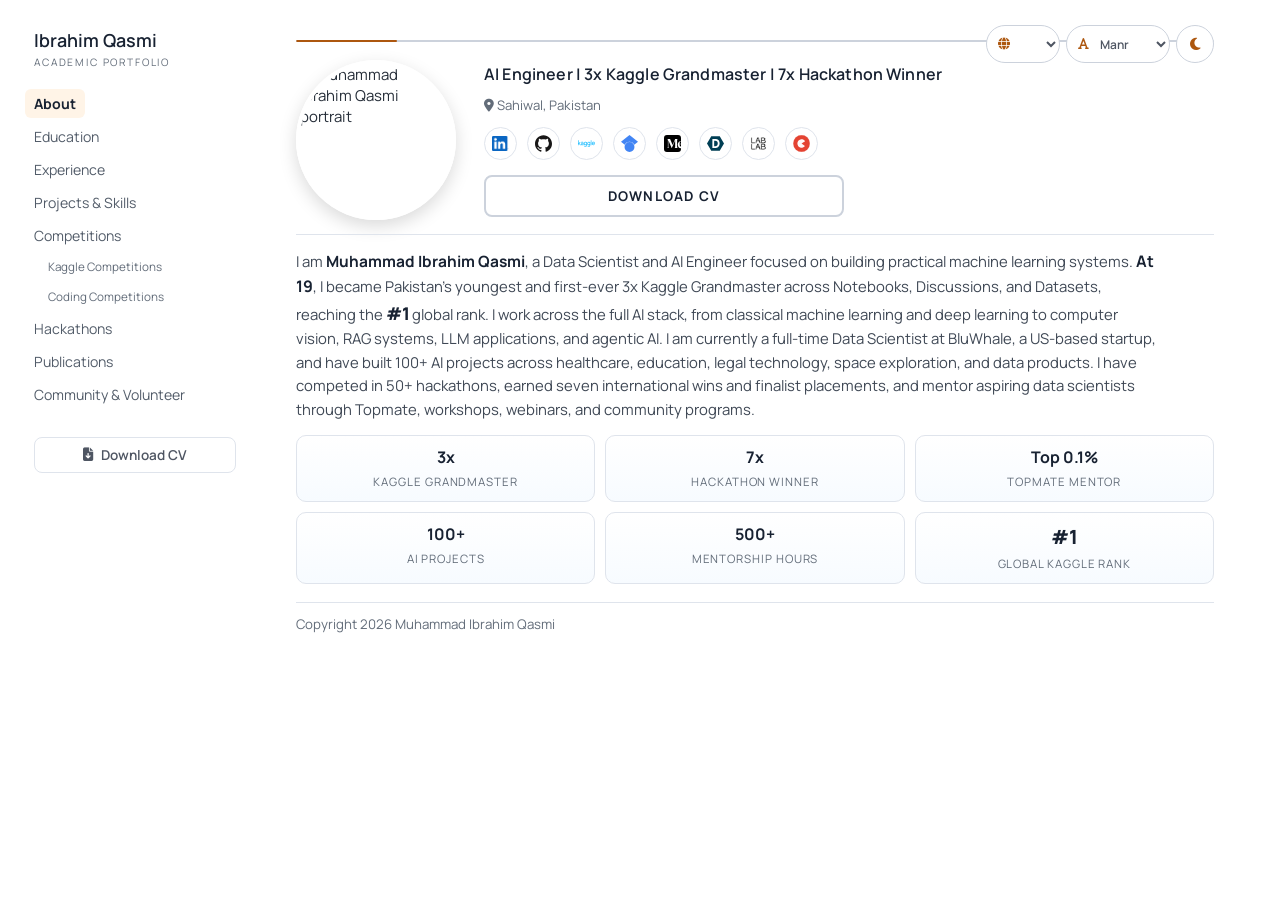
==== about.html @ 05dc88cb "Differentiate competition medal colors" ====
<!doctype html>
<html lang="en">
<head>
  <meta charset="utf-8" />
  <meta name="viewport" content="width=device-width, initial-scale=1" />
  <title>About | Muhammad Ibrahim Qasmi</title>
  <meta name="description" content="Academic portfolio of Muhammad Ibrahim Qasmi, AI engineer, 3x Kaggle Grandmaster, researcher, and mentor." />
  <link rel="preconnect" href="https://fonts.googleapis.com" />
  <link rel="preconnect" href="https://fonts.gstatic.com" crossorigin />
  <link href="https://fonts.googleapis.com/css2?family=Cormorant+Garamond:wght@600;700&amp;family=Inter:wght@400;500;600;700&amp;family=Lora:wght@400;500;600;700&amp;family=Manrope:wght@400;500;600;700&amp;family=Source+Sans+3:wght@400;500;600;700&amp;display=swap" rel="stylesheet" />
  <link rel="stylesheet" href="https://cdnjs.cloudflare.com/ajax/libs/font-awesome/6.6.0/css/all.min.css" />
  <script src="assets/theme.js?v=20260828-preferences"></script>
  <link rel="stylesheet" href="assets/styles.css?v=20260828-preferences" />
</head>
<body class="page-progress-1">
  <div class="ambient-glow" aria-hidden="true"></div>
  <div class="site-shell">
    <aside class="sidebar">
      <button class="menu-toggle" type="button" data-menu-toggle aria-label="Toggle navigation">
        <i class="fa-solid fa-bars"></i>
        Menu
      </button>

      <div class="sidebar-brand-row" data-reveal>
        <div class="sidebar-brand">
          <a href="/about">Ibrahim Qasmi</a>
          <p>Academic Portfolio</p>
        </div>
        <div class="site-controls" aria-label="Display preferences">
          <label class="preference-select language-select">
            <span class="visually-hidden">Choose language</span>
            <i class="fa-solid fa-globe" aria-hidden="true"></i>
            <select data-language-select aria-label="Choose language">
              <option value="en">EN</option>
              <option value="es">ES</option>
              <option value="ko">KO</option>
              <option value="ur">UR</option>
            </select>
          </label>
          <label class="preference-select">
            <span class="visually-hidden">Choose font</span>
            <i class="fa-solid fa-font" aria-hidden="true"></i>
            <select data-font-select aria-label="Choose font">
              <option value="manrope">Manrope</option>
              <option value="inter">Inter</option>
              <option value="source">Source</option>
              <option value="lora">Lora</option>
            </select>
          </label>
          <button class="theme-toggle" type="button" data-theme-toggle aria-label="Switch to dark theme" title="Switch to dark theme">
            <i class="fa-solid fa-moon" aria-hidden="true"></i>
            <span data-theme-label>Dark</span>
          </button>
        </div>
      </div>

      <nav aria-label="Primary" data-reveal>
        <ul class="nav-links">
          <li><a href="/about" class="active">About</a></li>
          <li><a href="/education">Education</a></li>
          <li><a href="/experience">Experience</a></li>
          <li><a href="/projects">Projects &amp; Skills</a></li>
          <li><a href="/competitions">Competitions</a></li>
          <li class="sub-item"><a href="/competitions">Kaggle Competitions</a></li>
          <li class="sub-item"><a href="/coding-competitions">Coding Competitions</a></li>
          <li><a href="/hackathons">Hackathons</a></li>
          <li><a href="/publications">Publications</a></li>
          <li><a href="/community-leadership">Community &amp; Volunteer</a></li>
        </ul>
      </nav>

      <a class="sidebar-cv" href="assets/My_CV.pdf" target="_blank" rel="noopener" data-reveal>
        <i class="fa-solid fa-file-arrow-down"></i>
        Download CV
      </a>
    </aside>

    <main class="content" id="main-content">
      <section class="page-section">
        <h1 class="page-title" data-reveal>About</h1>
        <div class="section-divider" data-reveal><span aria-hidden="true"></span></div>

        <div class="about-profile" data-reveal>
          <img class="profile-photo" src="https://ibrahimqasmi.com/assets/profile-image-Cytmj4Kn.png" alt="Muhammad Ibrahim Qasmi portrait" />
          <p class="role-line">AI Engineer | 3x Kaggle Grandmaster | 7x Hackathon Winner</p>
          <p class="location"><i class="fa-solid fa-location-dot"></i> Sahiwal, Pakistan</p>
          <div class="social-links" aria-label="Social links">
            <a href="https://www.linkedin.com/in/ibrahimqasmi313/" target="_blank" rel="noopener" aria-label="LinkedIn"><img src="assets/social/linkedin.png" alt="" aria-hidden="true" /></a>
            <a href="https://github.com/muhammadibrahim313" target="_blank" rel="noopener" aria-label="GitHub"><img src="assets/social/github.svg" alt="" aria-hidden="true" /></a>
            <a href="https://www.kaggle.com/ibrahimqasimi" target="_blank" rel="noopener" aria-label="Kaggle"><img src="assets/social/kaggle.svg" alt="" aria-hidden="true" /></a>
            <a href="https://scholar.google.com/citations?user=vo4psiEAAAAJ" target="_blank" rel="noopener" aria-label="Google Scholar"><img src="assets/social/google-scholar.svg" alt="" aria-hidden="true" /></a>
            <a href="https://medium.com/@ibrahim313" target="_blank" rel="noopener" aria-label="Medium"><img src="assets/social/medium.svg" alt="" aria-hidden="true" /></a>
            <a href="https://devpost.com/oppoibrahim23" target="_blank" rel="noopener" aria-label="Devpost"><img src="assets/social/devpost.svg" alt="" aria-hidden="true" /></a>
            <a href="https://lablab.ai/u/@qasmi92" target="_blank" rel="noopener" aria-label="LabLab"><img src="assets/social/lablab.png" alt="" aria-hidden="true" /></a>
            <a href="https://topmate.io/ibrahim_qasmi" target="_blank" rel="noopener" aria-label="Topmate"><img src="assets/social/topmate.svg" alt="" aria-hidden="true" /></a>
          </div>
          <a class="cv-button" href="assets/My_CV.pdf" target="_blank" rel="noopener">Download CV</a>
        </div>

        <div class="mini-divider" data-reveal></div>

        <div class="about-bottom" data-reveal>
          <div class="text-block">
            <p>I am <strong class="bio-name">Muhammad Ibrahim Qasmi</strong>, a Data Scientist and AI Engineer focused on building practical machine learning systems. <strong class="bio-milestone">At 19</strong>, I became Pakistan's youngest and first-ever 3x Kaggle Grandmaster across Notebooks, Discussions, and Datasets, reaching the <strong class="rank-one">#1</strong> global rank. I work across the full AI stack, from classical machine learning and deep learning to computer vision, RAG systems, LLM applications, and agentic AI. I am currently a full-time Data Scientist at BluWhale, a US-based startup, and have built 100+ AI projects across healthcare, education, legal technology, space exploration, and data products. I have competed in 50+ hackathons, earned seven international wins and finalist placements, and mentor aspiring data scientists through Topmate, workshops, webinars, and community programs.</p>
          </div>

          <div class="stat-grid">
            <div class="stat-item"><strong>3x</strong><span>Kaggle Grandmaster</span></div>
            <div class="stat-item"><strong>7x</strong><span>Hackathon Winner</span></div>
            <div class="stat-item"><strong>Top 0.1%</strong><span>Topmate Mentor</span></div>
            <div class="stat-item"><strong>100+</strong><span>AI Projects</span></div>
            <div class="stat-item"><strong>500+</strong><span>Mentorship Hours</span></div>
            <div class="stat-item stat-item-rank"><strong>#1</strong><span>Global Kaggle Rank</span></div>
          </div>
        </div>
      </section>
      <footer class="page-footer">Copyright 2026 Muhammad Ibrahim Qasmi</footer>
    </main>
  </div>

  <script src="assets/script.js?v=20260828-preferences"></script>
</body>
</html>
---- assets/styles.css ----
:root {
  --bg-main: #f4f4f4;
  --page-bg: #ffffff;
  --surface: #ffffff;
  --surface-soft: #f7fbff;
  --surface-hover: #f9fbff;
  --shell-border: #e1e1e1;
  --border: #dfe4ec;
  --border-soft: #e8edf3;
  --border-strong: #ccd2dc;
  --sidebar-bg: transparent;
  --sidebar-mobile: rgba(248, 250, 252, 0.97);
  --text-main: #252d38;
  --text-detail: #3f4855;
  --text-soft: #626c79;
  --text-nav: #525c69;
  --heading: #182232;
  --accent: #176f9d;
  --accent-dark: #10577b;
  --accent-soft: #e8f4fb;
  --tertiary: #ad570f;
  --tertiary-soft: #fff4e7;
  --tertiary-border: #e7bd8c;
  --medal-gold-text: #95600b;
  --medal-gold-soft: #fff7e6;
  --medal-gold-border: #dfbd75;
  --medal-silver-text: #596675;
  --medal-silver-soft: #f2f5f8;
  --medal-silver-border: #b9c2cc;
  --medal-bronze-text: #8e4a25;
  --medal-bronze-soft: #fff2ea;
  --medal-bronze-border: #d7a07e;
  --result-text: #176f9d;
  --result-soft: #e8f4fb;
  --result-border: #9bc9df;
  --control-bg: #ffffff;
  --control-text: #4e5562;
  --logo-bg: #ffffff;
  --profile-border: #ffffff;
  --table-head: #f2f7fc;
  --stat-bg: linear-gradient(180deg, #ffffff 0%, #f7fbff 100%);
  --card-shadow: 0 10px 24px rgba(27, 38, 53, 0.06);
  --ease-fluid: cubic-bezier(0.2, 0.7, 0.2, 1);
  --font-ui: "Manrope", "Segoe UI", sans-serif;
}

[data-font="inter"] {
  --font-ui: "Inter", "Segoe UI", sans-serif;
}

[data-font="source"] {
  --font-ui: "Source Sans 3", "Segoe UI", sans-serif;
}

[data-font="lora"] {
  --font-ui: "Lora", Georgia, serif;
}

[data-theme="dark"] {
  --bg-main: #0b1118;
  --page-bg: #0b1118;
  --surface: #141d28;
  --surface-soft: #172331;
  --surface-hover: #1b2937;
  --shell-border: #2b3847;
  --border: #334252;
  --border-soft: #253342;
  --border-strong: #425367;
  --sidebar-bg: transparent;
  --sidebar-mobile: rgba(15, 22, 32, 0.97);
  --text-main: #d7dee8;
  --text-detail: #bdc7d4;
  --text-soft: #a5b1c1;
  --text-nav: #b4bfcc;
  --heading: #f5f7fa;
  --accent: #69c2ee;
  --accent-dark: #9ad9f7;
  --accent-soft: #102d3d;
  --tertiary: #e39a45;
  --tertiary-soft: #2b2117;
  --tertiary-border: #795226;
  --medal-gold-text: #f2bf62;
  --medal-gold-soft: #2b2417;
  --medal-gold-border: #6f592c;
  --medal-silver-text: #d1d7df;
  --medal-silver-soft: #202833;
  --medal-silver-border: #566273;
  --medal-bronze-text: #e2a17a;
  --medal-bronze-soft: #2b201a;
  --medal-bronze-border: #704d39;
  --result-text: #85cff2;
  --result-soft: #102d3d;
  --result-border: #356b85;
  --control-bg: #141d28;
  --control-text: #e2e8f0;
  --logo-bg: #ffffff;
  --profile-border: #263545;
  --table-head: #172737;
  --stat-bg: linear-gradient(180deg, #141d28 0%, #172331 100%);
  --card-shadow: 0 12px 30px rgba(0, 0, 0, 0.28);
}

* {
  box-sizing: border-box;
}

html {
  scroll-behavior: smooth;
}

html,
body {
  margin: 0;
  padding: 0;
}

body {
  min-height: 100vh;
  font-family: var(--font-ui);
  font-size: 15px;
  color: var(--text-main);
  background: var(--page-bg);
  -webkit-font-smoothing: antialiased;
  text-rendering: optimizeLegibility;
}

body,
.sidebar,
.content,
.menu-toggle,
.theme-toggle,
.sidebar-cv,
.social-links a,
.cv-button,
.stat-item,
.entry-badge,
.comp-table,
.comp-table th,
.competition-card,
.achievement-card,
.project-card,
.skill-card {
  transition: background-color 0.22s var(--ease-fluid), border-color 0.22s var(--ease-fluid), color 0.22s var(--ease-fluid), box-shadow 0.22s var(--ease-fluid);
}

a {
  color: var(--accent);
  text-decoration: none;
  transition: color 0.22s var(--ease-fluid);
}

a:hover {
  color: var(--accent-dark);
  text-decoration: underline;
}

a:focus-visible,
button:focus-visible {
  outline: 3px solid color-mix(in srgb, var(--accent) 42%, transparent);
  outline-offset: 3px;
}

.ambient-glow {
  display: none;
}

.site-shell {
  position: relative;
  width: min(1240px, calc(100% - 48px));
  min-height: 100vh;
  margin: 0 auto;
  display: grid;
  grid-template-columns: 230px minmax(0, 1fr);
  overflow: visible;
  background: transparent;
  border: none;
  box-shadow: none;
}

.sidebar {
  background: var(--sidebar-bg);
  border-right: none;
  padding: 30px 18px 20px 10px;
  display: flex;
  flex-direction: column;
  gap: 14px;
}

.sidebar-brand-row {
  display: block;
}

.site-controls {
  position: fixed;
  top: 25px;
  right: max(66px, calc((100vw - 1240px) / 2 + 42px));
  z-index: 5;
  display: flex;
  align-items: center;
  gap: 6px;
}

.js-enabled .sidebar-brand-row[data-reveal] {
  opacity: 1;
  transform: none !important;
  transition: none;
}

.menu-toggle {
  display: none;
  align-items: center;
  gap: 8px;
  border: 1px solid var(--border-strong);
  background: var(--control-bg);
  color: var(--control-text);
  border-radius: 10px;
  padding: 8px 12px;
  font-size: 0.93rem;
  font-weight: 600;
  cursor: pointer;
}

.theme-toggle {
  display: inline-flex;
  align-items: center;
  justify-content: center;
  width: 38px;
  height: 38px;
  border: 1px solid var(--border-strong);
  border-radius: 50%;
  background: var(--control-bg);
  color: var(--control-text);
  padding: 0;
  font: inherit;
  font-size: 0.88rem;
  cursor: pointer;
  transition: transform 0.2s var(--ease-fluid), background-color 0.22s var(--ease-fluid), border-color 0.22s var(--ease-fluid), color 0.22s var(--ease-fluid), box-shadow 0.22s var(--ease-fluid);
}

.preference-select {
  position: relative;
  display: inline-flex;
  align-items: center;
  height: 38px;
  border: 1px solid var(--border-strong);
  border-radius: 999px;
  background: var(--control-bg);
  color: var(--control-text);
  transition: border-color 0.22s var(--ease-fluid), box-shadow 0.22s var(--ease-fluid), transform 0.2s var(--ease-fluid);
}

.preference-select:hover,
.preference-select:focus-within {
  border-color: var(--tertiary-border);
  box-shadow: 0 8px 18px rgba(30, 42, 57, 0.1);
  transform: translateY(-1px);
}

.preference-select i {
  position: absolute;
  left: 11px;
  color: var(--tertiary);
  font-size: 0.76rem;
  pointer-events: none;
}

.preference-select select {
  width: 102px;
  height: 100%;
  border: 0;
  outline: 0;
  border-radius: inherit;
  padding: 0 24px 0 29px;
  color: var(--control-text);
  background: transparent;
  font: 600 0.75rem var(--font-ui);
  cursor: pointer;
}

.preference-select.language-select select {
  width: 72px;
}

.visually-hidden {
  position: absolute;
  width: 1px;
  height: 1px;
  padding: 0;
  margin: -1px;
  overflow: hidden;
  clip: rect(0, 0, 0, 0);
  white-space: nowrap;
  border: 0;
}

.theme-toggle:hover {
  border-color: var(--tertiary-border);
  color: var(--heading);
  box-shadow: 0 8px 18px rgba(30, 42, 57, 0.12);
  transform: translateY(-1px);
}

.theme-toggle i {
  color: var(--tertiary);
}

.theme-toggle span {
  position: absolute;
  width: 1px;
  height: 1px;
  padding: 0;
  margin: -1px;
  overflow: hidden;
  clip: rect(0, 0, 0, 0);
  white-space: nowrap;
  border: 0;
}

.sidebar-brand {
  margin-bottom: 2px;
}

.sidebar-brand a {
  display: inline-block;
  color: var(--heading);
  font-family: var(--font-ui);
  font-size: 1.12rem;
  line-height: 1.2;
  font-weight: 600;
  letter-spacing: 0;
}

.sidebar-brand p {
  margin: 3px 0 0;
  color: var(--text-soft);
  font-size: 0.64rem;
  letter-spacing: 0.18em;
  text-transform: uppercase;
}

.nav-links {
  margin: 0;
  padding: 0;
  list-style: none;
}

.nav-links li {
  margin: 4px 0;
}

.nav-links a {
  display: inline-block;
  color: var(--text-nav);
  font-size: 0.88rem;
  margin-left: -9px;
  padding: 5px 9px;
  border-radius: 6px;
  transition: color 0.2s var(--ease-fluid), background-color 0.2s var(--ease-fluid), transform 0.2s var(--ease-fluid);
}

.nav-links a:hover {
  color: var(--heading);
  text-decoration: none;
  transform: translateX(2px);
}

.nav-links a.active {
  color: var(--heading);
  background: var(--tertiary-soft);
  font-weight: 700;
}

.nav-links li.sub-item a {
  margin-left: 5px;
  font-size: 0.73rem;
  color: var(--text-soft);
}

.sidebar-cv {
  margin-top: 10px;
  align-self: stretch;
  justify-content: center;
  border: 1px solid var(--border);
  border-radius: 8px;
  background: var(--control-bg);
  padding: 8px 12px;
  color: var(--control-text);
  font-size: 0.85rem;
  font-weight: 600;
  display: inline-flex;
  gap: 8px;
  align-items: center;
  text-decoration: none;
  transition: transform 0.2s var(--ease-fluid), box-shadow 0.2s var(--ease-fluid), border-color 0.2s var(--ease-fluid);
}

.sidebar-cv:hover {
  border-color: var(--tertiary-border);
  box-shadow: 0 7px 16px rgba(30, 42, 57, 0.11);
  transform: translateY(-1px);
  text-decoration: none;
}

.content {
  padding: 28px 42px 24px;
  border-right: none;
}

.page-section {
  max-width: none;
}

.page-title,
.page-section h2 {
  margin: 0;
  font-family: var(--font-ui);
  color: var(--heading);
  line-height: 1.1;
}

.page-title {
  padding-right: 56px;
  font-size: clamp(1.9rem, 3.2vw, 2.35rem);
  font-weight: 600;
  letter-spacing: 0;
}

.page-section h2 {
  font-size: 1.3rem;
  font-weight: 600;
}

.section-divider {
  height: 2px;
  overflow: hidden;
  border-radius: 999px;
  background: var(--border-strong);
  margin: 12px 0 18px;
}

.section-divider span {
  display: block;
  width: var(--page-progress, 11%);
  height: 100%;
  border-radius: inherit;
  background: var(--tertiary);
  view-transition-name: page-progress-bar;
  transition: width 0.38s var(--ease-fluid);
}

.page-progress-1 { --page-progress: 11%; }
.page-progress-2 { --page-progress: 22%; }
.page-progress-3 { --page-progress: 33%; }
.page-progress-4 { --page-progress: 44%; }
.page-progress-5 { --page-progress: 56%; }
.page-progress-6 { --page-progress: 67%; }
.page-progress-7 { --page-progress: 78%; }
.page-progress-8 { --page-progress: 89%; }
.page-progress-9 { --page-progress: 100%; }

.mini-divider {
  width: 100%;
  height: 1px;
  background: var(--border);
  margin: 14px 0;
}

.about-profile {
  display: grid;
  grid-template-columns: 160px minmax(0, 1fr);
  grid-template-areas:
    "photo role"
    "photo location"
    "photo socials"
    "photo cta";
  column-gap: 28px;
  align-items: center;
  text-align: left;
}

.profile-photo {
  grid-area: photo;
  width: 160px;
  aspect-ratio: 1;
  border-radius: 50%;
  object-fit: cover;
  border: 4px solid var(--profile-border);
  box-shadow: 0 6px 18px rgba(0, 0, 0, 0.15);
  transition: transform 0.35s var(--ease-fluid), box-shadow 0.35s var(--ease-fluid);
}

.profile-photo:hover {
  transform: translateY(-3px);
  box-shadow: 0 15px 30px rgba(0, 0, 0, 0.18);
}

.role-line {
  grid-area: role;
  margin: 0 0 2px;
  color: var(--heading);
  font-size: 1rem;
  font-weight: 600;
  letter-spacing: 0.01em;
}

.location {
  grid-area: location;
  margin: 4px 0 8px;
  color: var(--text-soft);
  font-size: 0.82rem;
}

.social-links {
  grid-area: socials;
  display: flex;
  justify-content: flex-start;
  gap: 10px;
  flex-wrap: wrap;
}

.social-links a {
  width: 33px;
  height: 33px;
  border-radius: 50%;
  border: 1px solid var(--border);
  background: var(--logo-bg);
  color: var(--accent-dark);
  display: inline-flex;
  align-items: center;
  justify-content: center;
  padding: 7px;
  transition: transform 0.2s var(--ease-fluid), filter 0.2s var(--ease-fluid), box-shadow 0.2s var(--ease-fluid);
}

.social-links img {
  display: block;
  width: 100%;
  height: 100%;
  object-fit: contain;
}

.social-links a:hover {
  text-decoration: none;
  transform: translateY(-2px);
  filter: brightness(0.98);
  box-shadow: 0 8px 16px rgba(27, 65, 91, 0.16);
}

.cv-button {
  display: block;
  grid-area: cta;
  margin: 10px 0 0;
  max-width: 360px;
  border: 2px solid var(--border-strong);
  border-radius: 8px;
  color: var(--heading);
  text-transform: uppercase;
  letter-spacing: 0.09em;
  text-align: center;
  font-size: 0.84rem;
  font-weight: 700;
  padding: 10px 16px;
  transition: transform 0.2s var(--ease-fluid), box-shadow 0.2s var(--ease-fluid), background 0.2s var(--ease-fluid);
}

.cv-button:hover {
  text-decoration: none;
  border-color: var(--tertiary-border);
  background: var(--surface-soft);
  transform: translateY(-1px);
  box-shadow: 0 8px 18px rgba(29, 42, 57, 0.08);
}

.text-block p,
.entry-note,
.entry-list,
.timeline-entry ul,
.intro-note,
.profile-link {
  margin: 0 0 12px;
  color: var(--text-detail);
  line-height: 1.58;
  font-size: 0.93rem;
}

.about-bottom {
  display: flex;
  flex-direction: column;
  gap: 14px;
}

.text-block {
  max-width: 96ch;
}

.text-block p {
  margin-bottom: 0;
}

.bio-name,
.bio-milestone {
  color: var(--heading);
  font-weight: 700;
}

.bio-name {
  font-size: 1.04em;
}

.bio-milestone {
  font-size: 1.07em;
}

.rank-one {
  color: var(--heading);
  font-size: 1.18em;
  font-weight: 800;
  letter-spacing: -0.02em;
}

.entry-list {
  margin: 0 auto;
  max-width: 540px;
  text-align: left;
  padding-left: 22px;
}

.stat-grid {
  display: grid;
  grid-template-columns: repeat(3, minmax(0, 1fr));
  gap: 10px;
  margin-top: 0;
}

.stat-item {
  border: 1px solid var(--border);
  border-radius: 10px;
  background: var(--stat-bg);
  padding: 10px 10px;
  text-align: center;
  transition: transform 0.22s var(--ease-fluid), box-shadow 0.22s var(--ease-fluid);
}

.stat-item:hover {
  border-color: var(--tertiary-border);
  transform: translateY(-3px);
  box-shadow: 0 14px 28px rgba(30, 56, 85, 0.12);
}

.stat-item strong {
  display: block;
  color: var(--heading);
  font-size: 1rem;
  margin-bottom: 2px;
}

.stat-item-rank strong {
  font-size: 1.22rem;
  font-weight: 800;
}

.stat-item span {
  color: var(--text-soft);
  font-size: 0.72rem;
  text-transform: uppercase;
  letter-spacing: 0.08em;
}

.entry,
.timeline-entry {
  max-width: 710px;
  margin: 0 auto;
  text-align: center;
}

.entry-badge {
  width: 88px;
  height: 88px;
  border-radius: 50%;
  margin: 0 auto 14px;
  border: 2px solid var(--tertiary-border);
  display: grid;
  place-items: center;
  background: var(--surface);
  color: var(--accent-dark);
  font-family: "Cormorant Garamond", Georgia, serif;
  font-size: 1.4rem;
  font-weight: 700;
  letter-spacing: 0.06em;
}

.entry-logo {
  width: 92px;
  height: 92px;
  object-fit: cover;
  margin: 0 auto 14px;
  display: block;
  border-radius: 50%;
  border: 2px solid var(--tertiary-border);
  background: var(--logo-bg);
  padding: 8px;
}

.entry-meta {
  margin: 8px 0 0;
  color: var(--text-main);
  font-size: 0.93rem;
  font-style: italic;
}

.entry-dates {
  margin: 7px 0 12px;
  color: var(--text-soft);
  font-size: 0.86rem;
}

.timeline-entry ul {
  margin: 11px auto 0;
  max-width: 640px;
  text-align: left;
  padding-left: 22px;
}

.timeline-entry li {
  margin-bottom: 6px;
}

.comp-table {
  width: 100%;
  border-collapse: collapse;
  border: 1px solid var(--border);
  background: var(--surface);
  border-radius: 12px;
  overflow: hidden;
  box-shadow: 0 5px 20px rgba(33, 47, 64, 0.05);
}

.comp-table th,
.comp-table td {
  border: 1px solid var(--border-soft);
  padding: 11px 10px;
  font-size: 0.84rem;
  text-align: left;
  vertical-align: top;
}

.comp-table th {
  background: var(--table-head);
  color: var(--heading);
  font-weight: 700;
}

.comp-table tbody tr {
  transition: background 0.2s var(--ease-fluid);
}

.comp-table tbody tr:hover {
  background: var(--surface-hover);
}

.competition-grid {
  display: grid;
  grid-template-columns: repeat(2, minmax(0, 1fr));
  gap: 12px;
}

.competition-card {
  --competition-accent: var(--result-text);
  --competition-soft: var(--result-soft);
  --competition-border: var(--result-border);
  display: flex;
  flex-direction: column;
  min-height: 184px;
  padding: 18px;
  border: 1px solid var(--border);
  border-radius: 12px;
  background: var(--surface);
  box-shadow: 0 5px 20px rgba(33, 47, 64, 0.04);
  transition: transform 0.22s var(--ease-fluid), border-color 0.22s var(--ease-fluid), box-shadow 0.22s var(--ease-fluid), background-color 0.22s var(--ease-fluid);
}

.competition-card:hover {
  transform: translateY(-3px);
  border-color: var(--competition-border);
  box-shadow: var(--card-shadow);
}

.competition-card.medal-gold {
  --competition-accent: var(--medal-gold-text);
  --competition-soft: var(--medal-gold-soft);
  --competition-border: var(--medal-gold-border);
}

.competition-card.medal-silver {
  --competition-accent: var(--medal-silver-text);
  --competition-soft: var(--medal-silver-soft);
  --competition-border: var(--medal-silver-border);
}

.competition-card.medal-bronze {
  --competition-accent: var(--medal-bronze-text);
  --competition-soft: var(--medal-bronze-soft);
  --competition-border: var(--medal-bronze-border);
}

.competition-card.result-percentile {
  --competition-accent: var(--result-text);
  --competition-soft: var(--result-soft);
  --competition-border: var(--result-border);
}

.competition-card-top {
  display: flex;
  align-items: center;
  justify-content: space-between;
  gap: 12px;
  margin-bottom: 12px;
}

.competition-result {
  display: inline-flex;
  align-items: center;
  min-height: 28px;
  padding: 5px 9px;
  border: 1px solid var(--competition-border);
  border-radius: 999px;
  color: var(--competition-accent);
  background: var(--competition-soft);
  font-size: 0.72rem;
  font-weight: 700;
  letter-spacing: 0.04em;
  text-transform: uppercase;
}

.competition-year {
  color: var(--text-soft);
  font-size: 0.78rem;
  font-weight: 600;
}

.competition-card h2 {
  margin: 0 0 8px;
  font-family: var(--font-ui);
  font-size: 1rem;
  line-height: 1.4;
}

.competition-card h2 a {
  color: var(--heading);
}

.competition-card h2 a:hover {
  color: var(--accent-dark);
}

.competition-standing {
  display: flex;
  align-items: baseline;
  gap: 6px;
  margin: 0 0 16px;
  color: var(--text-soft);
  font-size: 0.82rem;
}

.competition-standing strong {
  color: var(--heading);
  font-size: 1.08rem;
  font-weight: 800;
}

.competition-actions {
  display: flex;
  flex-wrap: wrap;
  gap: 14px;
  margin-top: auto;
}

.competition-action {
  display: inline-flex;
  align-items: center;
  gap: 6px;
  font-size: 0.8rem;
  font-weight: 700;
}

.competition-action i {
  font-size: 0.72rem;
}

.achievement-list {
  display: grid;
  gap: 14px;
}

.achievement-card {
  border: 1px solid var(--border);
  border-radius: 12px;
  background: var(--surface);
  padding: 16px;
  transition: transform 0.22s var(--ease-fluid), box-shadow 0.22s var(--ease-fluid);
}

.achievement-card:hover {
  border-color: var(--tertiary-border);
  transform: translateY(-2px);
  box-shadow: var(--card-shadow);
}

.achievement-card h2 {
  font-size: 1.48rem;
  margin-bottom: 8px;
}

.achievement-card p {
  margin: 0;
  color: var(--text-detail);
  line-height: 1.64;
  font-size: 0.9rem;
}

.section-heading {
  margin: 30px 0 14px !important;
  font-size: 1.55rem !important;
}

.project-grid,
.skills-grid {
  display: grid;
  grid-template-columns: repeat(2, minmax(0, 1fr));
  gap: 14px;
}

.project-card,
.skill-card {
  border: 1px solid var(--border);
  border-radius: 12px;
  background: var(--surface);
  padding: 16px;
  transition: transform 0.22s var(--ease-fluid), box-shadow 0.22s var(--ease-fluid);
}

.project-card:hover,
.skill-card:hover {
  transform: translateY(-2px);
  box-shadow: var(--card-shadow);
}

.project-card h2,
.skill-card h2 {
  margin: 10px 0 8px;
  font-size: 1.15rem;
}

.project-card p,
.skill-card p {
  margin: 0;
  color: var(--text-detail);
  line-height: 1.58;
  font-size: 0.86rem;
}

.project-badge {
  display: inline-flex;
  border-radius: 999px;
  background: var(--tertiary-soft);
  color: var(--tertiary);
  padding: 4px 9px;
  font-size: 0.7rem;
  font-weight: 700;
  letter-spacing: 0.04em;
  text-transform: uppercase;
}

.project-links {
  display: flex;
  flex-wrap: wrap;
  gap: 12px;
  margin-top: 12px;
  font-size: 0.8rem;
  font-weight: 700;
}

.project-table {
  margin-bottom: 6px;
}

.profile-link {
  margin-top: 18px;
}

.page-footer {
  margin-top: 18px;
  border-top: 1px solid var(--border);
  padding-top: 12px;
  color: var(--text-soft);
  font-size: 0.83rem;
}

.js-enabled [data-reveal] {
  opacity: 0;
  transform: translateY(18px);
  transition: opacity 0.55s var(--ease-fluid), transform 0.55s var(--ease-fluid);
}

.js-enabled [data-reveal].is-visible {
  opacity: 1;
  transform: translateY(0);
}

@view-transition {
  navigation: auto;
}

::view-transition-old(root) {
  animation: page-fade-out 0.12s ease-out both;
}

::view-transition-new(root) {
  animation: page-fade-in 0.22s var(--ease-fluid) both;
}

::view-transition-group(page-progress-bar) {
  animation-duration: 0.38s;
  animation-timing-function: var(--ease-fluid);
}

@keyframes page-fade-out {
  to { opacity: 0.72; }
}

@keyframes page-fade-in {
  from {
    opacity: 0;
    transform: translateY(5px);
  }
}

@media (prefers-reduced-motion: reduce) {
  html {
    scroll-behavior: auto;
  }

  * {
    animation: none !important;
    transition: none !important;
  }

  .js-enabled [data-reveal] {
    opacity: 1;
    transform: none;
  }

  ::view-transition-old(root),
  ::view-transition-new(root),
  ::view-transition-group(page-progress-bar) {
    animation: none !important;
  }

}

@media (max-width: 920px) {
  .site-shell {
    width: 100%;
    margin: 0;
    min-height: 100vh;
    border: none;
    border-radius: 0;
    grid-template-columns: 1fr;
  }

  .sidebar {
    border-right: none;
    border-bottom: 1px solid var(--shell-border);
    position: sticky;
    top: 0;
    z-index: 40;
    padding: 14px 16px;
    background: var(--sidebar-mobile);
    backdrop-filter: blur(8px);
  }

  .menu-toggle {
    display: inline-flex;
  }

  .sidebar nav,
  .sidebar .sidebar-cv {
    display: none;
  }

  .sidebar.open nav {
    display: block;
    margin-top: 8px;
  }

  .sidebar-brand {
    margin-top: 10px;
  }

  .sidebar-brand-row {
    display: flex;
    align-items: center;
    justify-content: space-between;
    flex-wrap: wrap;
    gap: 10px;
  }

  .site-controls {
    position: static;
    width: 100%;
    justify-content: flex-end;
  }

  .theme-toggle {
    width: auto;
    height: auto;
    min-height: 38px;
    gap: 7px;
    border-radius: 999px;
    padding: 7px 11px;
    font-size: 0.78rem;
    font-weight: 700;
  }

  .theme-toggle span {
    position: static;
    width: auto;
    height: auto;
    padding: 0;
    margin: 0;
    overflow: visible;
    clip: auto;
    white-space: normal;
  }

  .sidebar-brand a {
    font-size: 1.82rem;
  }

  .nav-links a {
    margin-left: 0;
    padding-left: 8px;
  }

  .nav-links a.active {
    background: var(--tertiary-soft);
  }

  .content {
    padding: 24px 18px 36px;
    border-right: none;
  }

  .section-divider {
    margin-bottom: 22px;
  }

  .competition-grid {
    grid-template-columns: 1fr;
  }

  .cv-button {
    margin: 14px auto 0;
    max-width: 640px;
    letter-spacing: 0.05em;
  }

  .about-profile {
    display: block;
    text-align: center;
  }

  .profile-photo {
    width: min(190px, 56vw);
  }

  .role-line {
    margin-top: 10px;
  }

  .location {
    margin: 7px 0 12px;
  }

  .social-links {
    justify-content: center;
  }

  .stat-grid {
    grid-template-columns: 1fr;
  }

  .about-bottom {
    gap: 10px;
  }

  .text-block {
    display: block;
  }

  .text-block p {
    margin-bottom: 12px;
  }

  .project-grid,
  .skills-grid {
    grid-template-columns: 1fr;
  }

}
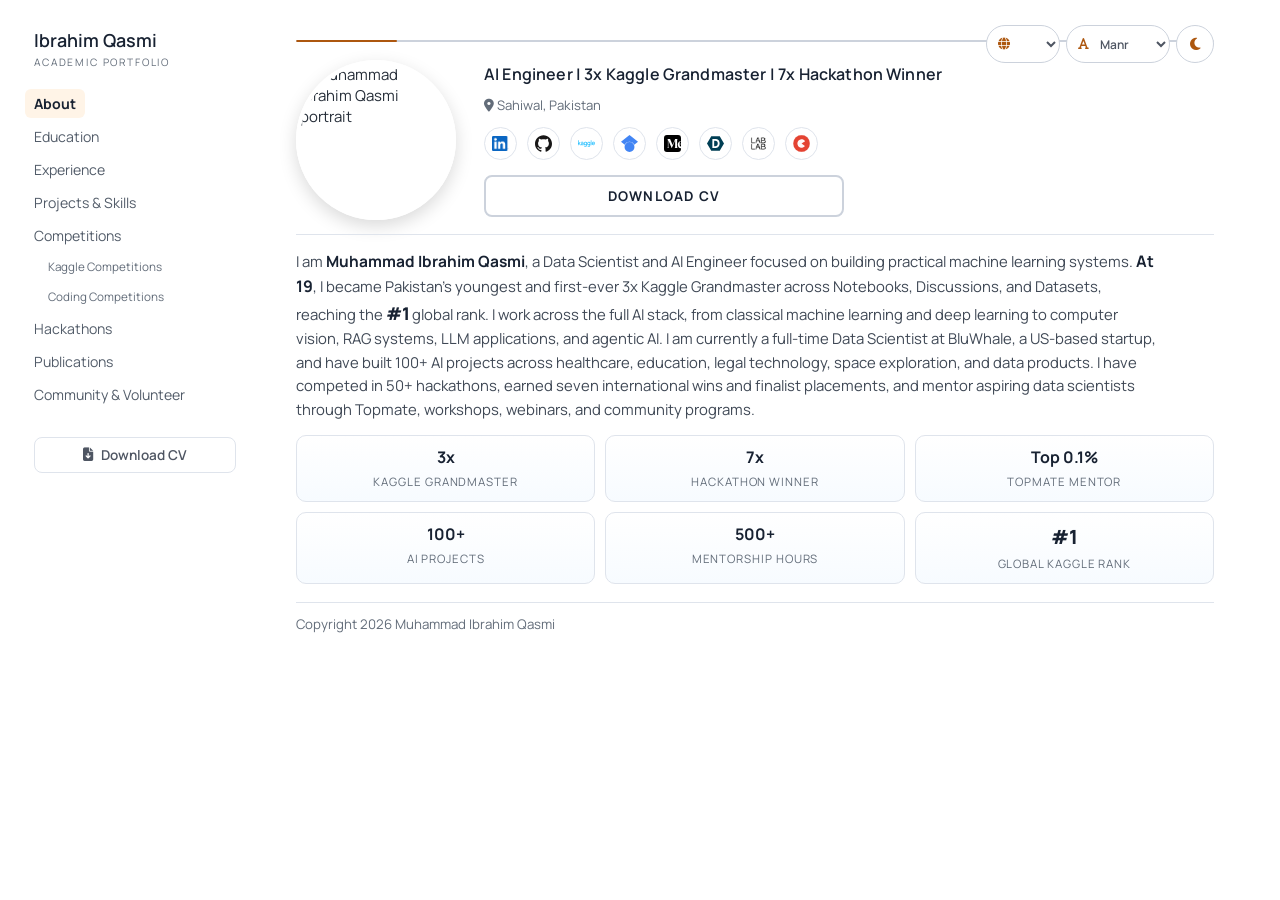
==== commit f4be4533: "Complete Spanish and Korean portfolio translations" ====
--- a/about.html
+++ b/about.html
@@ -9,8 +9,8 @@
   <link rel="preconnect" href="https://fonts.gstatic.com" crossorigin />
   <link href="https://fonts.googleapis.com/css2?family=Cormorant+Garamond:wght@600;700&amp;family=Inter:wght@400;500;600;700&amp;family=Lora:wght@400;500;600;700&amp;family=Manrope:wght@400;500;600;700&amp;family=Source+Sans+3:wght@400;500;600;700&amp;display=swap" rel="stylesheet" />
   <link rel="stylesheet" href="https://cdnjs.cloudflare.com/ajax/libs/font-awesome/6.6.0/css/all.min.css" />
-  <script src="assets/theme.js?v=20260828-preferences"></script>
-  <link rel="stylesheet" href="assets/styles.css?v=20260828-preferences" />
+  <script src="assets/theme.js?v=20260828-translations2"></script>
+  <link rel="stylesheet" href="assets/styles.css?v=20260828-translations2" />
 </head>
 <body class="page-progress-1">
   <div class="ambient-glow" aria-hidden="true"></div>
@@ -34,7 +34,6 @@
               <option value="en">EN</option>
               <option value="es">ES</option>
               <option value="ko">KO</option>
-              <option value="ur">UR</option>
             </select>
           </label>
           <label class="preference-select">
@@ -118,6 +117,7 @@
     </main>
   </div>
 
-  <script src="assets/script.js?v=20260828-preferences"></script>
+  <script src="assets/translations.js?v=20260828-translations2"></script>
+  <script src="assets/script.js?v=20260828-translations2"></script>
 </body>
 </html>
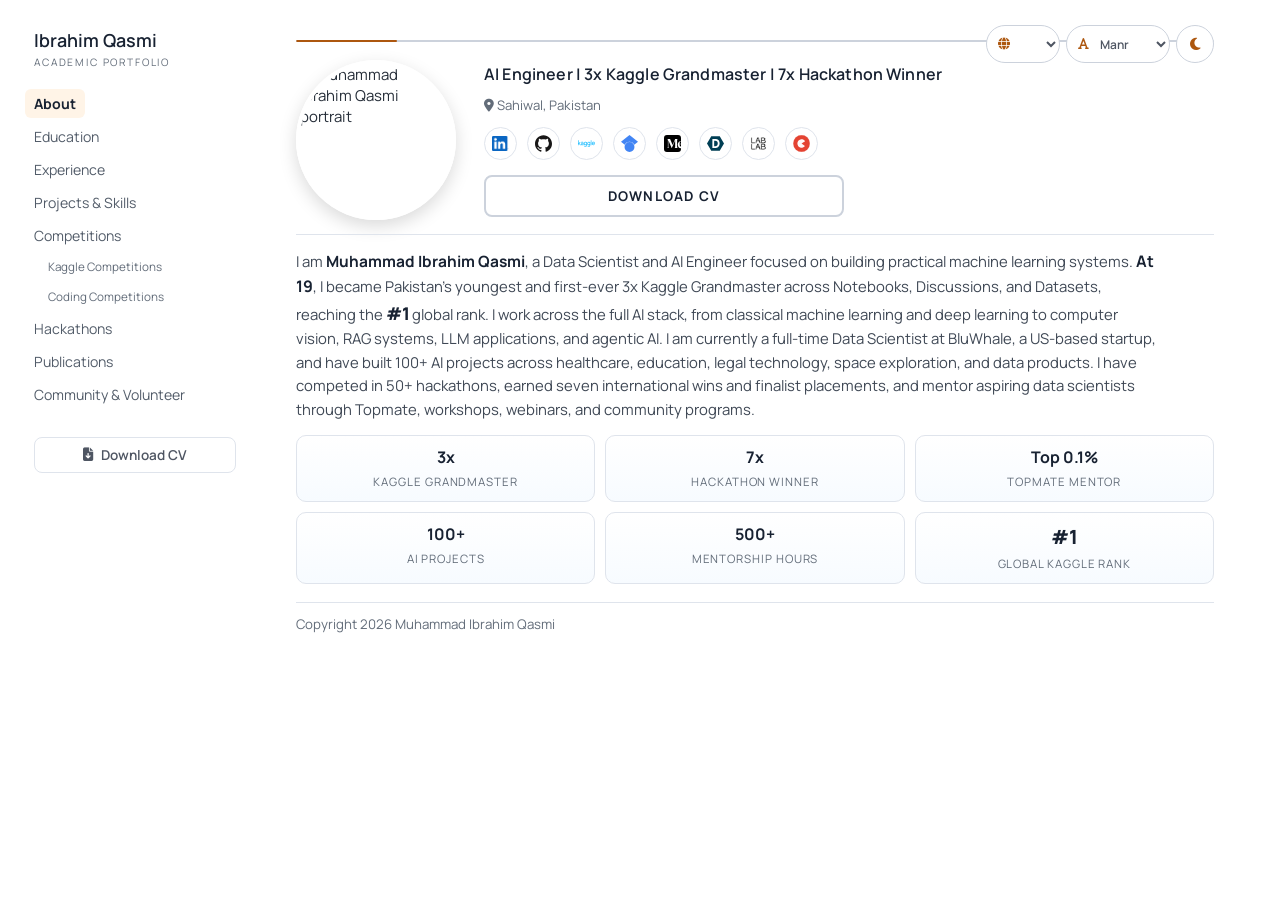
==== commit eab7f996: "Use profile portrait as site favicon" ====
--- a/about.html
+++ b/about.html
@@ -3,7 +3,8 @@
 <head>
   <meta charset="utf-8" />
   <meta name="viewport" content="width=device-width, initial-scale=1" />
-  <title>About | Muhammad Ibrahim Qasmi</title>
+  <title>About | Muhammad Ibrahim Qasmi</title>
+  <link rel="icon" type="image/png" href="assets/favicon.png" />
   <meta name="description" content="Academic portfolio of Muhammad Ibrahim Qasmi, AI engineer, 3x Kaggle Grandmaster, researcher, and mentor." />
   <link rel="preconnect" href="https://fonts.googleapis.com" />
   <link rel="preconnect" href="https://fonts.gstatic.com" crossorigin />
--- a/assets/styles.css
+++ b/assets/styles.css
@@ -683,7 +683,7 @@
   place-items: center;
   background: var(--surface);
   color: var(--accent-dark);
-  font-family: "Cormorant Garamond", Georgia, serif;
+  font-family: var(--font-ui);
   font-size: 1.4rem;
   font-weight: 700;
   letter-spacing: 0.06em;
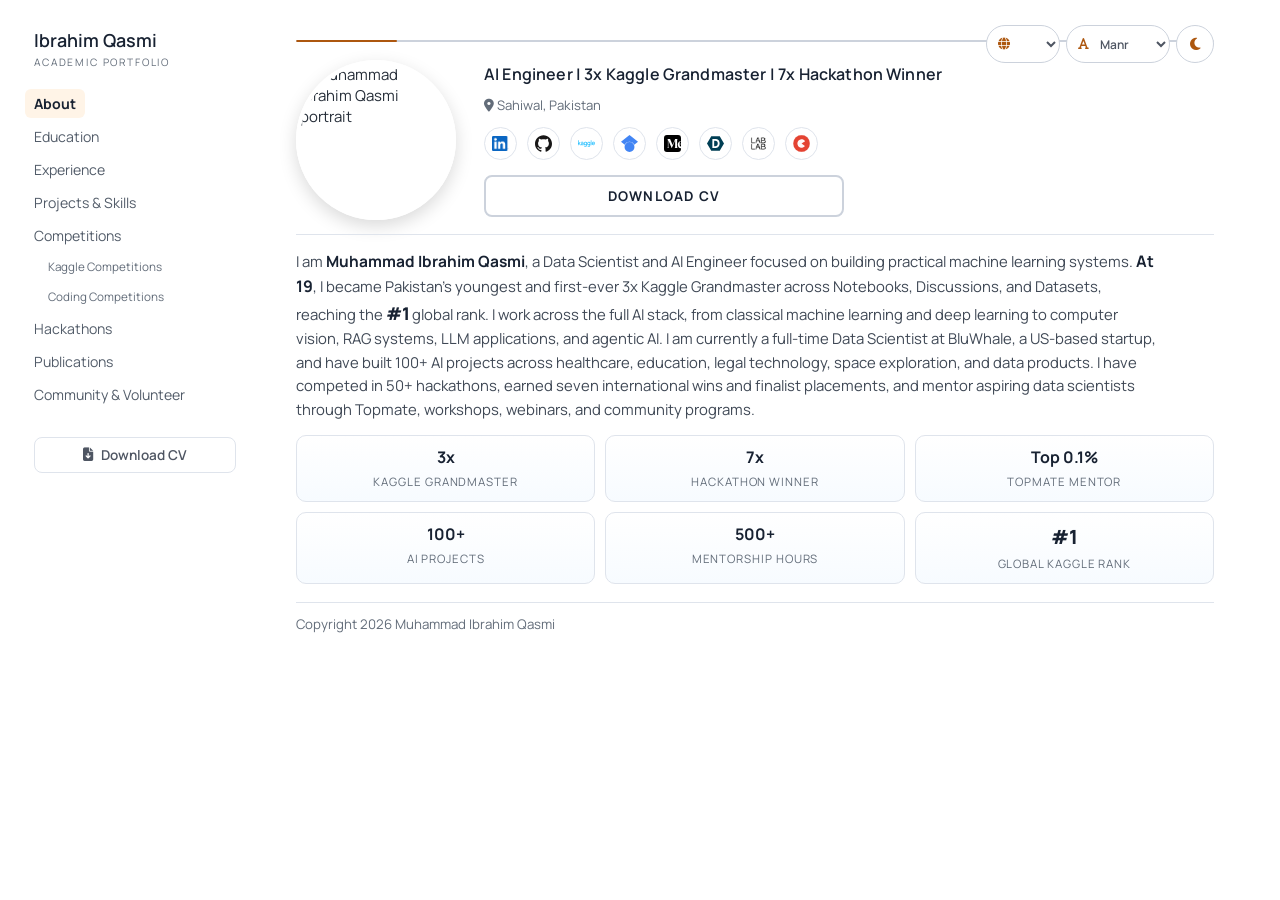
==== commit f85f22a0: "Force Chrome to refresh the portrait favicon" ====
--- a/about.html
+++ b/about.html
@@ -4,14 +4,16 @@
   <meta charset="utf-8" />
   <meta name="viewport" content="width=device-width, initial-scale=1" />
   <title>About | Muhammad Ibrahim Qasmi</title>
-  <link rel="icon" type="image/png" href="assets/favicon.png" />
+  <link rel="icon" type="image/png" href="/assets/favicon.png?v=20260828-portrait2" />
+  <link rel="shortcut icon" type="image/png" href="/assets/favicon.png?v=20260828-portrait2" />
+  <link rel="apple-touch-icon" href="/assets/favicon.png?v=20260828-portrait2" />
   <meta name="description" content="Academic portfolio of Muhammad Ibrahim Qasmi, AI engineer, 3x Kaggle Grandmaster, researcher, and mentor." />
   <link rel="preconnect" href="https://fonts.googleapis.com" />
   <link rel="preconnect" href="https://fonts.gstatic.com" crossorigin />
   <link href="https://fonts.googleapis.com/css2?family=Cormorant+Garamond:wght@600;700&amp;family=Inter:wght@400;500;600;700&amp;family=Lora:wght@400;500;600;700&amp;family=Manrope:wght@400;500;600;700&amp;family=Source+Sans+3:wght@400;500;600;700&amp;display=swap" rel="stylesheet" />
   <link rel="stylesheet" href="https://cdnjs.cloudflare.com/ajax/libs/font-awesome/6.6.0/css/all.min.css" />
   <script src="assets/theme.js?v=20260828-translations2"></script>
-  <link rel="stylesheet" href="assets/styles.css?v=20260828-translations2" />
+  <link rel="stylesheet" href="assets/styles.css?v=20260828-font-final" />
 </head>
 <body class="page-progress-1">
   <div class="ambient-glow" aria-hidden="true"></div>
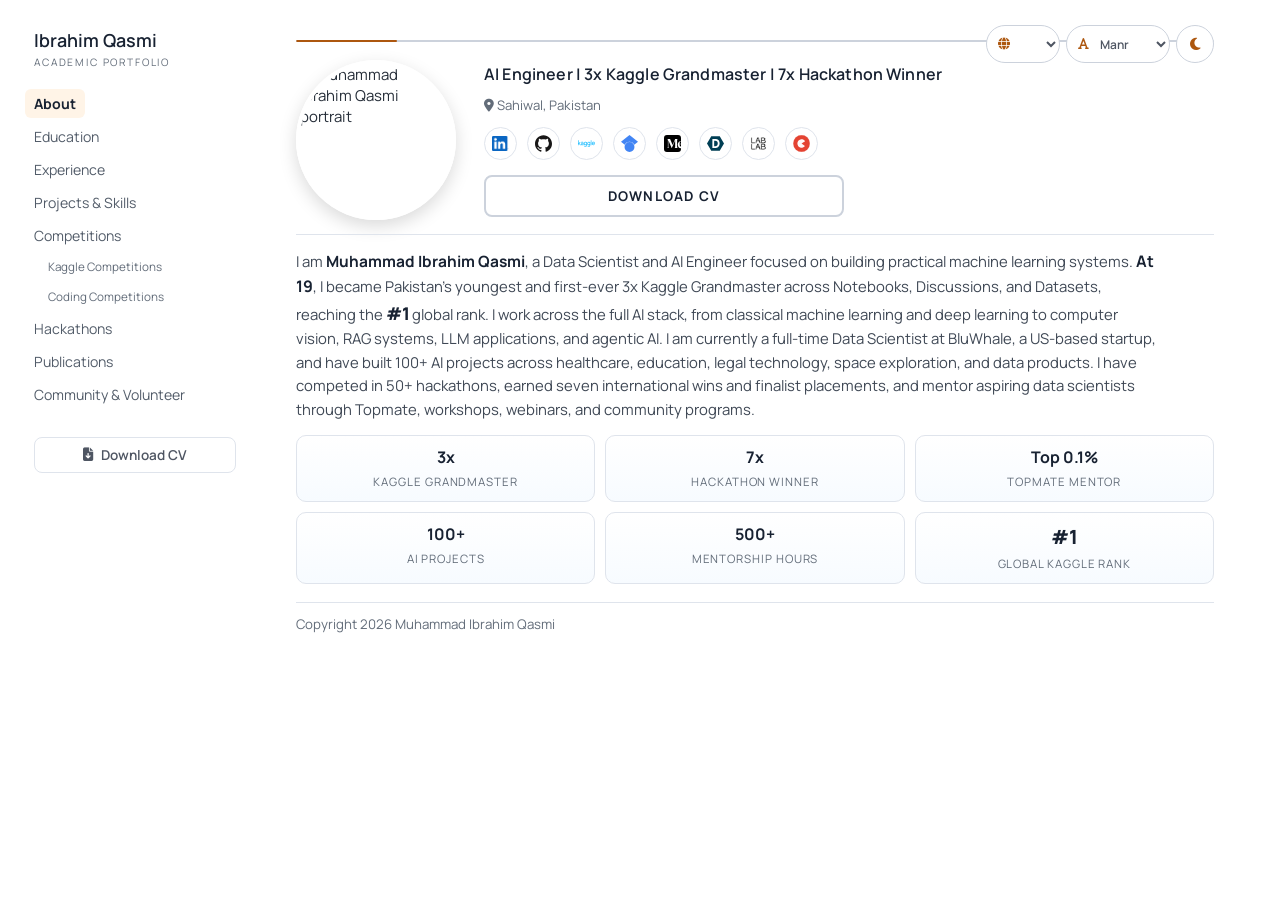
==== commit bf0da20f: "Add complete ten-language portfolio support" ====
--- a/about.html
+++ b/about.html
@@ -12,7 +12,7 @@
   <link rel="preconnect" href="https://fonts.gstatic.com" crossorigin />
   <link href="https://fonts.googleapis.com/css2?family=Cormorant+Garamond:wght@600;700&amp;family=Inter:wght@400;500;600;700&amp;family=Lora:wght@400;500;600;700&amp;family=Manrope:wght@400;500;600;700&amp;family=Source+Sans+3:wght@400;500;600;700&amp;display=swap" rel="stylesheet" />
   <link rel="stylesheet" href="https://cdnjs.cloudflare.com/ajax/libs/font-awesome/6.6.0/css/all.min.css" />
-  <script src="assets/theme.js?v=20260828-translations2"></script>
+  <script src="assets/theme.js?v=20260828-languages10"></script>
   <link rel="stylesheet" href="assets/styles.css?v=20260828-font-final" />
 </head>
 <body class="page-progress-1">
@@ -37,6 +37,13 @@
               <option value="en">EN</option>
               <option value="es">ES</option>
               <option value="ko">KO</option>
+              <option value="fr">FR</option>
+              <option value="de">DE</option>
+              <option value="pt">PT</option>
+              <option value="it">IT</option>
+              <option value="tr">TR</option>
+              <option value="id">ID</option>
+              <option value="ja">JA</option>
             </select>
           </label>
           <label class="preference-select">
@@ -120,7 +127,9 @@
     </main>
   </div>
 
-  <script src="assets/translations.js?v=20260828-translations2"></script>
-  <script src="assets/script.js?v=20260828-translations2"></script>
+  <script src="assets/translations.js?v=20260828-languages10"></script>
+  <script src="assets/translations-extra.js?v=20260828-languages10"></script>
+  <script src="assets/interface-translations.js?v=20260828-languages10"></script>
+  <script src="assets/script.js?v=20260828-languages10"></script>
 </body>
 </html>
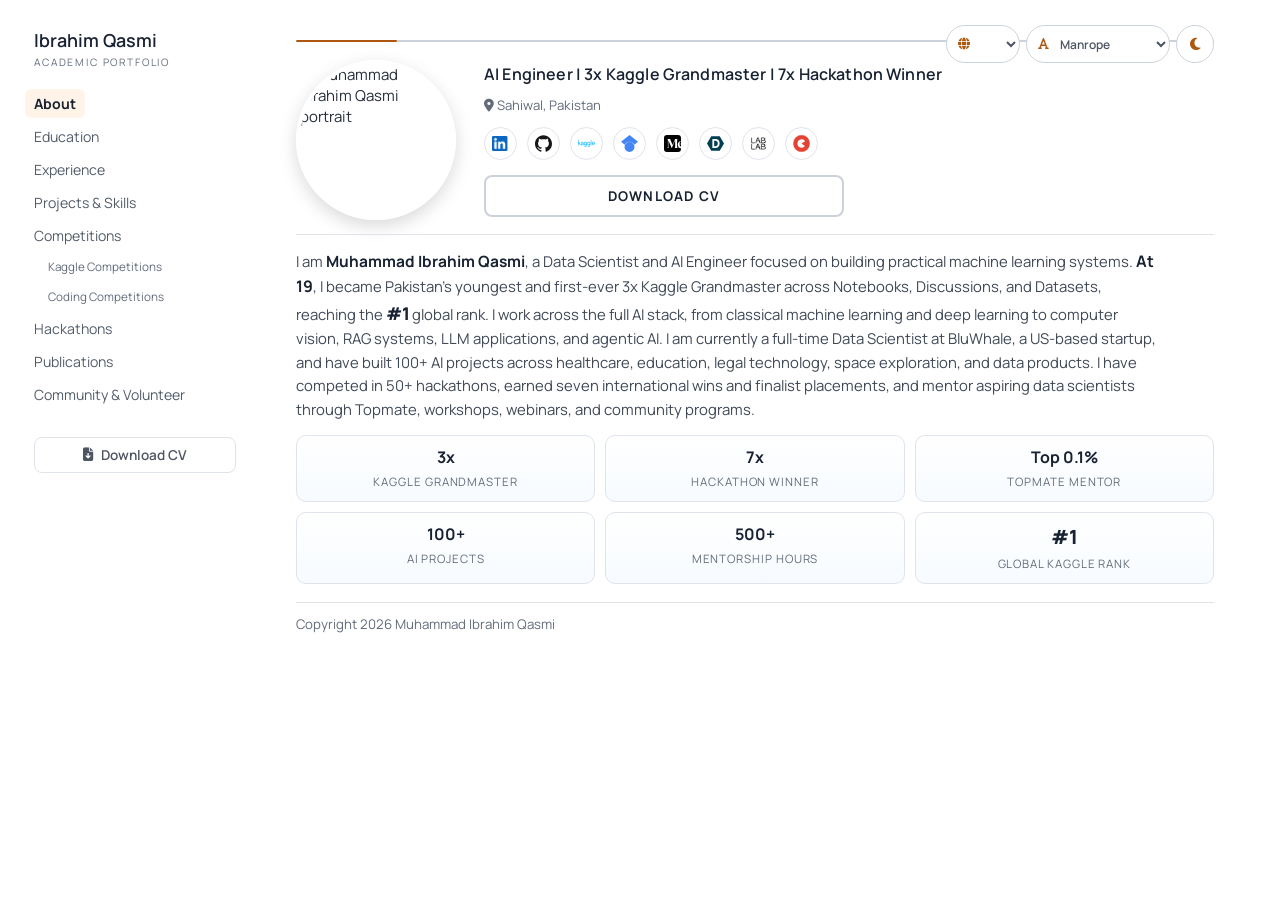
==== commit 4b46fa9f: "Add expressive script font options" ====
--- a/about.html
+++ b/about.html
@@ -10,10 +10,10 @@
   <meta name="description" content="Academic portfolio of Muhammad Ibrahim Qasmi, AI engineer, 3x Kaggle Grandmaster, researcher, and mentor." />
   <link rel="preconnect" href="https://fonts.googleapis.com" />
   <link rel="preconnect" href="https://fonts.gstatic.com" crossorigin />
-  <link href="https://fonts.googleapis.com/css2?family=Cormorant+Garamond:wght@600;700&amp;family=Inter:wght@400;500;600;700&amp;family=Lora:wght@400;500;600;700&amp;family=Manrope:wght@400;500;600;700&amp;family=Source+Sans+3:wght@400;500;600;700&amp;display=swap" rel="stylesheet" />
+  <link href="https://fonts.googleapis.com/css2?family=Cormorant+Garamond:wght@600;700&amp;family=Inter:wght@400;500;600;700&amp;family=Lora:wght@400;500;600;700&amp;family=Manrope:wght@400;500;600;700&amp;family=Petit+Formal+Script&amp;family=Qwitcher+Grypen:wght@400;700&amp;family=Source+Sans+3:wght@400;500;600;700&amp;family=Stalemate&amp;display=swap" rel="stylesheet" />
   <link rel="stylesheet" href="https://cdnjs.cloudflare.com/ajax/libs/font-awesome/6.6.0/css/all.min.css" />
-  <script src="assets/theme.js?v=20260828-languages10"></script>
-  <link rel="stylesheet" href="assets/styles.css?v=20260828-font-final" />
+  <script src="assets/theme.js?v=20260828-script-fonts"></script>
+  <link rel="stylesheet" href="assets/styles.css?v=20260828-script-fonts" />
 </head>
 <body class="page-progress-1">
   <div class="ambient-glow" aria-hidden="true"></div>
@@ -46,7 +46,7 @@
               <option value="ja">JA</option>
             </select>
           </label>
-          <label class="preference-select">
+          <label class="preference-select font-select">
             <span class="visually-hidden">Choose font</span>
             <i class="fa-solid fa-font" aria-hidden="true"></i>
             <select data-font-select aria-label="Choose font">
@@ -54,6 +54,9 @@
               <option value="inter">Inter</option>
               <option value="source">Source</option>
               <option value="lora">Lora</option>
+              <option value="petit">Petit Formal Script</option>
+              <option value="qwitcher">Qwitcher Grypen</option>
+              <option value="stalemate">Stalemate</option>
             </select>
           </label>
           <button class="theme-toggle" type="button" data-theme-toggle aria-label="Switch to dark theme" title="Switch to dark theme">
@@ -127,9 +130,9 @@
     </main>
   </div>
 
-  <script src="assets/translations.js?v=20260828-languages10"></script>
-  <script src="assets/translations-extra.js?v=20260828-languages10"></script>
-  <script src="assets/interface-translations.js?v=20260828-languages10"></script>
-  <script src="assets/script.js?v=20260828-languages10"></script>
+  <script src="assets/translations.js?v=20260828-script-fonts"></script>
+  <script src="assets/translations-extra.js?v=20260828-script-fonts"></script>
+  <script src="assets/interface-translations.js?v=20260828-script-fonts"></script>
+  <script src="assets/script.js?v=20260828-script-fonts"></script>
 </body>
 </html>
--- a/assets/styles.css
+++ b/assets/styles.css
@@ -42,18 +42,38 @@
   --card-shadow: 0 10px 24px rgba(27, 38, 53, 0.06);
   --ease-fluid: cubic-bezier(0.2, 0.7, 0.2, 1);
   --font-ui: "Manrope", "Segoe UI", sans-serif;
+  --font-display: var(--font-ui);
 }
 
 [data-font="inter"] {
   --font-ui: "Inter", "Segoe UI", sans-serif;
+  --font-display: var(--font-ui);
 }
 
 [data-font="source"] {
   --font-ui: "Source Sans 3", "Segoe UI", sans-serif;
+  --font-display: var(--font-ui);
 }
 
 [data-font="lora"] {
   --font-ui: "Lora", Georgia, serif;
+  --font-display: var(--font-ui);
+}
+
+/* Decorative choices are intentionally heading-only so long-form content stays readable. */
+[data-font="petit"] {
+  --font-ui: "Manrope", "Segoe UI", sans-serif;
+  --font-display: "Petit Formal Script", "Cormorant Garamond", cursive;
+}
+
+[data-font="qwitcher"] {
+  --font-ui: "Manrope", "Segoe UI", sans-serif;
+  --font-display: "Qwitcher Grypen", "Cormorant Garamond", cursive;
+}
+
+[data-font="stalemate"] {
+  --font-ui: "Manrope", "Segoe UI", sans-serif;
+  --font-display: "Stalemate", "Cormorant Garamond", cursive;
 }
 
 [data-theme="dark"] {
@@ -281,6 +301,10 @@
   width: 72px;
 }
 
+.preference-select.font-select select {
+  width: 142px;
+}
+
 .visually-hidden {
   position: absolute;
   width: 1px;
@@ -323,7 +347,7 @@
 .sidebar-brand a {
   display: inline-block;
   color: var(--heading);
-  font-family: var(--font-ui);
+  font-family: var(--font-display);
   font-size: 1.12rem;
   line-height: 1.2;
   font-weight: 600;
@@ -413,7 +437,7 @@
 .page-title,
 .page-section h2 {
   margin: 0;
-  font-family: var(--font-ui);
+  font-family: var(--font-display);
   color: var(--heading);
   line-height: 1.1;
 }
@@ -501,6 +525,7 @@
   font-size: 1rem;
   font-weight: 600;
   letter-spacing: 0.01em;
+  font-family: var(--font-display);
 }
 
 .location {
@@ -605,6 +630,7 @@
 
 .bio-name {
   font-size: 1.04em;
+  font-family: var(--font-display);
 }
 
 .bio-milestone {
@@ -683,7 +709,7 @@
   place-items: center;
   background: var(--surface);
   color: var(--accent-dark);
-  font-family: var(--font-ui);
+  font-family: var(--font-display);
   font-size: 1.4rem;
   font-weight: 700;
   letter-spacing: 0.06em;
@@ -840,7 +866,7 @@
 
 .competition-card h2 {
   margin: 0 0 8px;
-  font-family: var(--font-ui);
+  font-family: var(--font-display);
   font-size: 1rem;
   line-height: 1.4;
 }
@@ -996,6 +1022,76 @@
   font-size: 0.83rem;
 }
 
+[data-font="petit"] .page-title {
+  font-size: clamp(2.2rem, 4vw, 2.8rem);
+  line-height: 1.22;
+  font-weight: 400;
+}
+
+[data-font="petit"] .sidebar-brand a,
+[data-font="petit"] .page-section h2,
+[data-font="petit"] .role-line,
+[data-font="petit"] .bio-name,
+[data-font="petit"] .entry-badge,
+[data-font="petit"] .competition-card h2 {
+  font-weight: 400;
+}
+
+[data-font="qwitcher"] .page-title,
+[data-font="stalemate"] .page-title {
+  font-size: clamp(2.65rem, 4.8vw, 3.35rem);
+  line-height: 0.98;
+}
+
+[data-font="qwitcher"] .sidebar-brand a,
+[data-font="qwitcher"] .page-title,
+[data-font="qwitcher"] .page-section h2,
+[data-font="qwitcher"] .role-line,
+[data-font="qwitcher"] .bio-name,
+[data-font="qwitcher"] .entry-badge,
+[data-font="qwitcher"] .competition-card h2 {
+  font-weight: 700;
+}
+
+[data-font="qwitcher"] .sidebar-brand a,
+[data-font="stalemate"] .sidebar-brand a {
+  font-size: 1.55rem;
+  line-height: 1;
+}
+
+[data-font="qwitcher"] .page-section h2,
+[data-font="stalemate"] .page-section h2 {
+  font-size: 1.75rem;
+  line-height: 1.08;
+}
+
+[data-font="qwitcher"] .role-line,
+[data-font="stalemate"] .role-line {
+  font-size: 1.45rem;
+  line-height: 1.08;
+}
+
+[data-font="qwitcher"] .bio-name,
+[data-font="stalemate"] .bio-name {
+  font-size: 1.38em;
+  line-height: 1;
+}
+
+[data-font="stalemate"] .sidebar-brand a,
+[data-font="stalemate"] .page-title,
+[data-font="stalemate"] .page-section h2,
+[data-font="stalemate"] .role-line,
+[data-font="stalemate"] .bio-name,
+[data-font="stalemate"] .entry-badge,
+[data-font="stalemate"] .competition-card h2 {
+  font-weight: 400;
+}
+
+/* These scripts are Latin display faces. Keep translated CJK headings native and clear. */
+html:is([lang="ko"], [lang="ja"]):is([data-font="petit"], [data-font="qwitcher"], [data-font="stalemate"]) {
+  --font-display: system-ui, -apple-system, BlinkMacSystemFont, "Segoe UI", sans-serif;
+}
+
 .js-enabled [data-reveal] {
   opacity: 0;
   transform: translateY(18px);
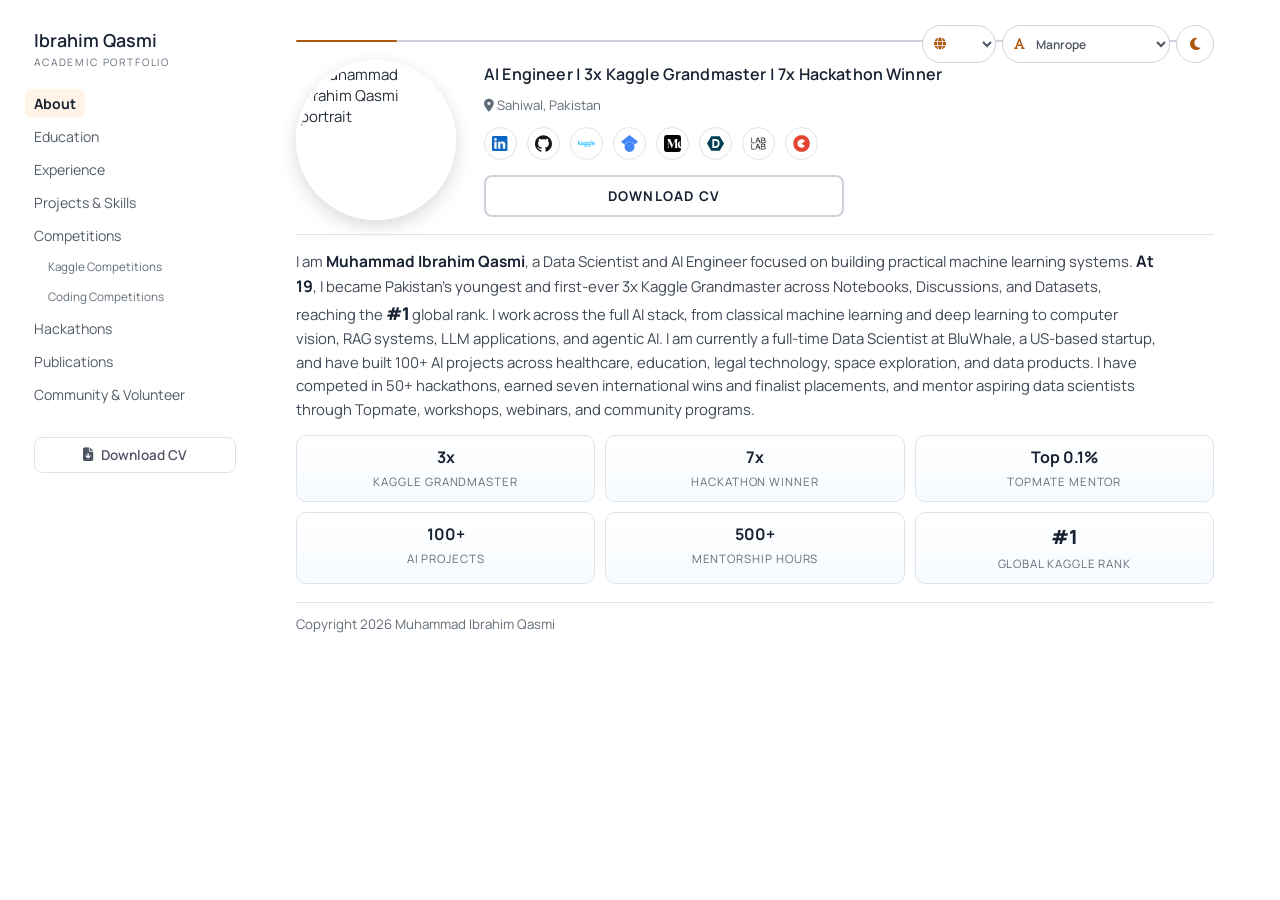
==== commit 36ca6cc7: "Apply font choices across the complete portfolio" ====
--- a/about.html
+++ b/about.html
@@ -10,10 +10,10 @@
   <meta name="description" content="Academic portfolio of Muhammad Ibrahim Qasmi, AI engineer, 3x Kaggle Grandmaster, researcher, and mentor." />
   <link rel="preconnect" href="https://fonts.googleapis.com" />
   <link rel="preconnect" href="https://fonts.gstatic.com" crossorigin />
-  <link href="https://fonts.googleapis.com/css2?family=Cormorant+Garamond:wght@600;700&amp;family=Inter:wght@400;500;600;700&amp;family=Lora:wght@400;500;600;700&amp;family=Manrope:wght@400;500;600;700&amp;family=Petit+Formal+Script&amp;family=Qwitcher+Grypen:wght@400;700&amp;family=Source+Sans+3:wght@400;500;600;700&amp;family=Stalemate&amp;display=swap" rel="stylesheet" />
+  <link href="https://fonts.googleapis.com/css2?family=Bricolage+Grotesque:wght@400;500;600;700&amp;family=Cormorant+Garamond:wght@600;700&amp;family=Fraunces:opsz,wght@9..144,400;9..144,500;9..144,600;9..144,700&amp;family=Inter:wght@400;500;600;700&amp;family=Lora:wght@400;500;600;700&amp;family=Manrope:wght@400;500;600;700&amp;family=Petit+Formal+Script&amp;family=Qwitcher+Grypen:wght@400;700&amp;family=Source+Sans+3:wght@400;500;600;700&amp;family=Stalemate&amp;family=Syne:wght@400;500;600;700;800&amp;display=swap" rel="stylesheet" />
   <link rel="stylesheet" href="https://cdnjs.cloudflare.com/ajax/libs/font-awesome/6.6.0/css/all.min.css" />
-  <script src="assets/theme.js?v=20260828-script-fonts"></script>
-  <link rel="stylesheet" href="assets/styles.css?v=20260828-script-fonts" />
+  <script src="assets/theme.js?v=20260828-full-fonts"></script>
+  <link rel="stylesheet" href="assets/styles.css?v=20260828-full-fonts" />
 </head>
 <body class="page-progress-1">
   <div class="ambient-glow" aria-hidden="true"></div>
@@ -54,6 +54,9 @@
               <option value="inter">Inter</option>
               <option value="source">Source</option>
               <option value="lora">Lora</option>
+              <option value="bricolage">Bricolage</option>
+              <option value="fraunces">Fraunces</option>
+              <option value="syne">Syne</option>
               <option value="petit">Petit Formal Script</option>
               <option value="qwitcher">Qwitcher Grypen</option>
               <option value="stalemate">Stalemate</option>
@@ -130,9 +133,9 @@
     </main>
   </div>
 
-  <script src="assets/translations.js?v=20260828-script-fonts"></script>
-  <script src="assets/translations-extra.js?v=20260828-script-fonts"></script>
-  <script src="assets/interface-translations.js?v=20260828-script-fonts"></script>
-  <script src="assets/script.js?v=20260828-script-fonts"></script>
+  <script src="assets/translations.js?v=20260828-full-fonts"></script>
+  <script src="assets/translations-extra.js?v=20260828-full-fonts"></script>
+  <script src="assets/interface-translations.js?v=20260828-full-fonts"></script>
+  <script src="assets/script.js?v=20260828-full-fonts"></script>
 </body>
 </html>
--- a/assets/styles.css
+++ b/assets/styles.css
@@ -60,20 +60,48 @@
   --font-display: var(--font-ui);
 }
 
-/* Decorative choices are intentionally heading-only so long-form content stays readable. */
+[data-font="bricolage"] {
+  --font-ui: "Bricolage Grotesque", "Segoe UI", sans-serif;
+  --font-display: var(--font-ui);
+}
+
+[data-font="fraunces"] {
+  --font-ui: "Fraunces", Georgia, serif;
+  --font-display: var(--font-ui);
+}
+
+[data-font="syne"] {
+  --font-ui: "Syne", "Segoe UI", sans-serif;
+  --font-display: var(--font-ui);
+}
+
+/* Script choices intentionally change the complete interface when selected. */
 [data-font="petit"] {
-  --font-ui: "Manrope", "Segoe UI", sans-serif;
+  --font-ui: "Petit Formal Script", "Cormorant Garamond", cursive;
   --font-display: "Petit Formal Script", "Cormorant Garamond", cursive;
 }
 
 [data-font="qwitcher"] {
-  --font-ui: "Manrope", "Segoe UI", sans-serif;
+  --font-ui: "Qwitcher Grypen", "Cormorant Garamond", cursive;
   --font-display: "Qwitcher Grypen", "Cormorant Garamond", cursive;
 }
 
 [data-font="stalemate"] {
-  --font-ui: "Manrope", "Segoe UI", sans-serif;
+  --font-ui: "Stalemate", "Cormorant Garamond", cursive;
   --font-display: "Stalemate", "Cormorant Garamond", cursive;
+}
+
+html[data-font="petit"] {
+  font-size: 16.5px;
+}
+
+html[data-font="qwitcher"],
+html[data-font="stalemate"] {
+  font-size: 18px;
+}
+
+[data-font="qwitcher"] body {
+  font-weight: 700;
 }
 
 [data-theme="dark"] {
@@ -302,7 +330,7 @@
 }
 
 .preference-select.font-select select {
-  width: 142px;
+  width: 166px;
 }
 
 .visually-hidden {
@@ -1089,7 +1117,9 @@
 
 /* These scripts are Latin display faces. Keep translated CJK headings native and clear. */
 html:is([lang="ko"], [lang="ja"]):is([data-font="petit"], [data-font="qwitcher"], [data-font="stalemate"]) {
+  --font-ui: system-ui, -apple-system, BlinkMacSystemFont, "Segoe UI", sans-serif;
   --font-display: system-ui, -apple-system, BlinkMacSystemFont, "Segoe UI", sans-serif;
+  font-size: 16px;
 }
 
 .js-enabled [data-reveal] {
